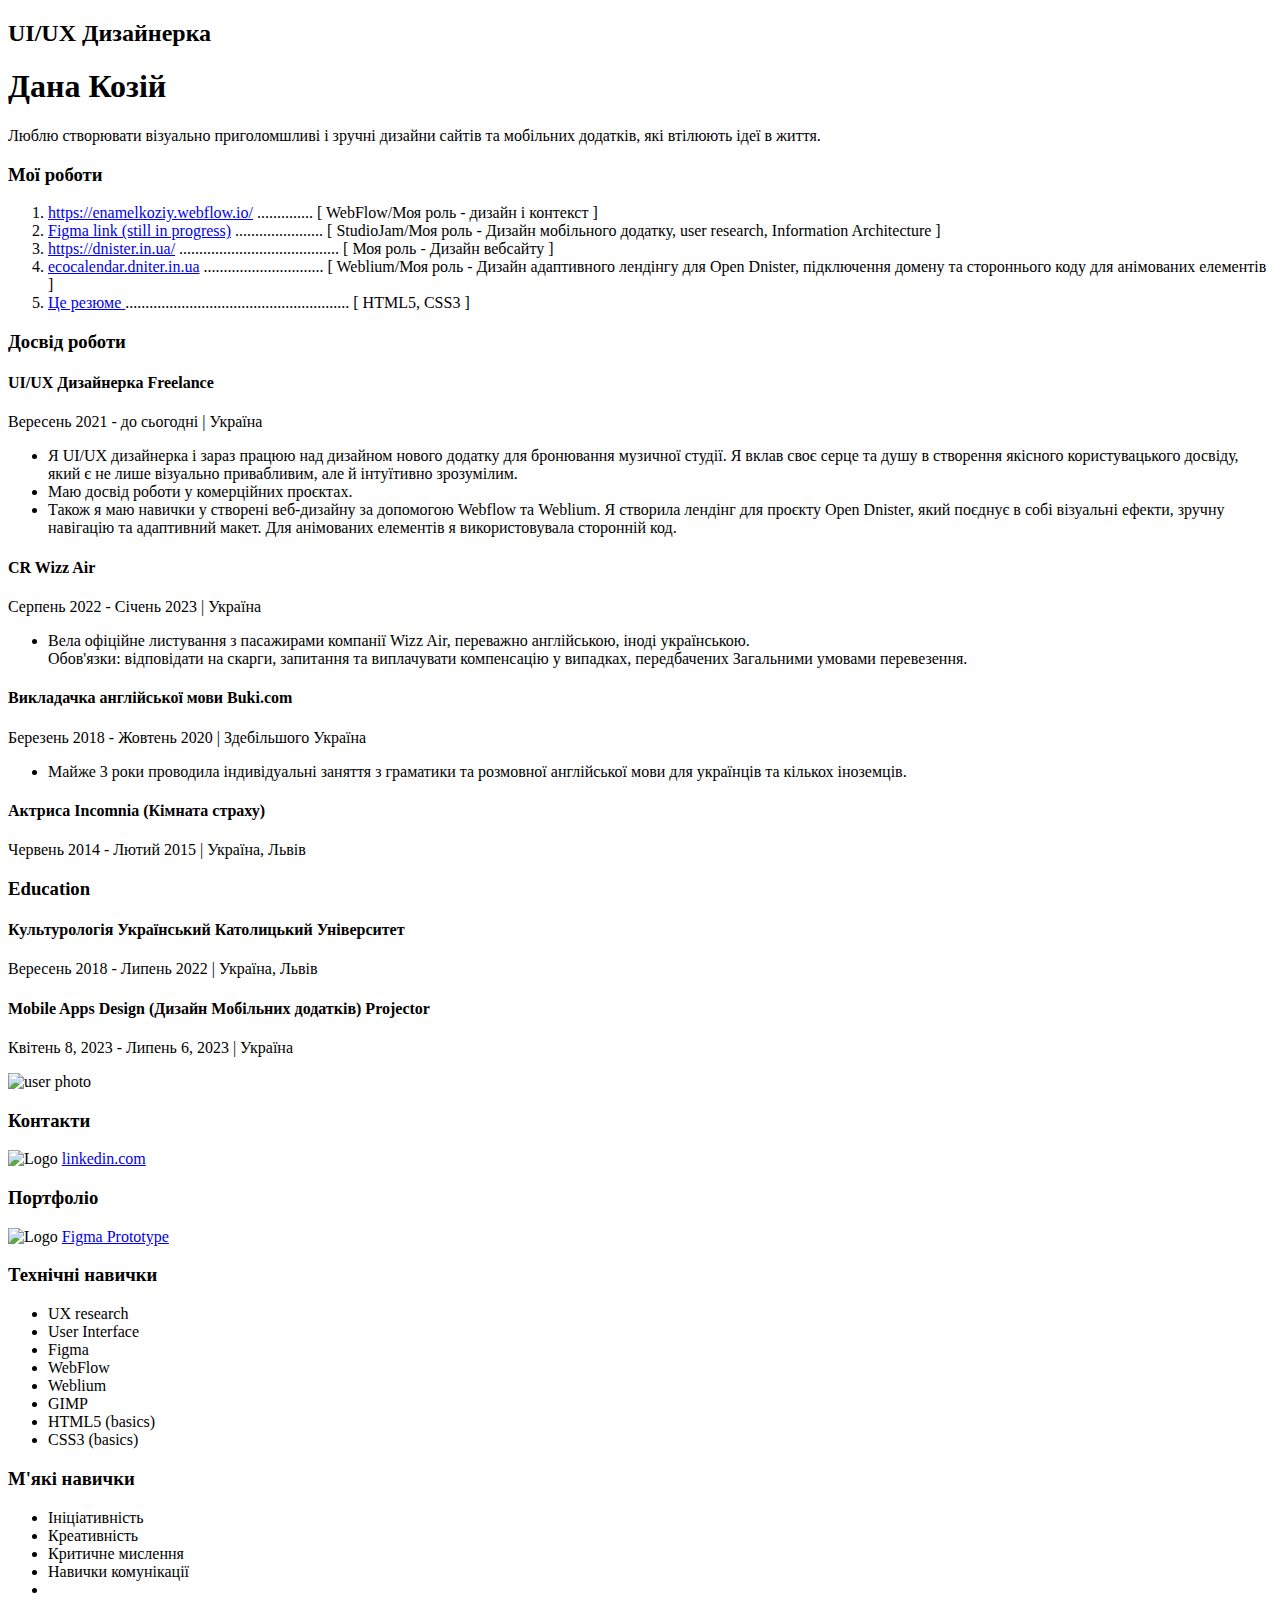
==== index.html @ b6d90adb "Update index.html" ====
<!DOCTYPE html>
<html lang="en">
<head>
    <meta charset="UTF-8">
    <meta http-equiv="X-UA-Compatible" content="IE=edge">
    <meta name="viewport" content="width=device-width, initial-scale=1.0">
    <link rel="preconnect" href="https://fonts.googleapis.com"> 
    <link rel="preconnect" href="https://fonts.gstatic.com" crossorigin> 
    <link href="https://fonts.googleapis.com/css2?family=Montserrat:wght@400;700&display=swap" rel="stylesheet">
    <link rel="stylesheet" href="styles.css">
    <title>Резюме</title>
</head>
<body>
    
   <!--Main-->
      <div class="main"> 
         <!--Main Content-->
          <div class="main-content">    
            <!--about user-->
            <div class="about"> 
                <h2 class="about-position">UI/UX Дизайнерка</h2>
                
                <h1 class="about-name">Дана Козій</h1>
    
                <p class="about-description">
                    Люблю створювати візуально приголомшливі і зручні дизайни сайтів та мобільних додатків, які втілюють ідеї в життя.
               </p>
                
            </div>
      
    <!-- Projects -->
    <div class="projects">
        <h3 class="title">
            Мої роботи
        </h3>

        <ol class="projects-list">
            <li class="projects-item"> 
                <span class="project">
                    <a href="https://enamelkoziy.webflow.io/" class="project-link">https://enamelkoziy.webflow.io/</a>
                    ..............
                    <span class="project bracket"> [ </span> WebFlow/Моя роль - дизайн і контекст<span class="project bracket"> ] </span> 
                </span>
               
            </li>
            <li class="projects-item">
                <span class="project"> 
                    <a href="https://www.figma.com/file/HRv99Qw2mTIpuAEnUqfNp3/StudioJam-%2F-Startup?type=design&node-id=303%3A10868&mode=design&t=QokfUE5LkISbvMHB-1" class="project-link">Figma link (still in progress)</a>
                     ......................
                    <span class="project bracket"> [ </span> StudioJam/Моя роль - Дизайн мобільного додатку, user research, Information Architecture <span class="project bracket"> ] </span> 
                </span>
              
            </li>
            <li class="projects-item">
                <span class="project"> 
                    <a href="https://dnister.in.ua/" class="project-link">https://dnister.in.ua/</a>
                    ........................................
                    <span class="project bracket"> [ </span>  Моя роль - Дизайн вебсайту  <span class="project bracket"> ] </span> 
                </span>
              
            </li>
             <li class="projects-item">
                <span class="project"> 
                    <a href="https://ecocalendar.dnister.in.ua/" class="project-link">ecocalendar.dniter.in.ua</a>
                    ..............................
                    <span class="project bracket"> [ </span>  Weblium/Моя роль - Дизайн адаптивного лендінгу для Open Dnister, підключення домену та стороннього коду для анімованих елементів <span class="project bracket"> ] </span> 
                </span>
              
            </li>
            <li class="projects-item">
                <span class="project"> 
                    <a href="https://dana-dark.github.io/danadark.github.io" class="project-link"> Це резюме </a>
                    ........................................................
                    <span class="project bracket"> [ </span> HTML5, CSS3 <span class="project bracket"> ] </span> 
                </span>
            
            </li>

        </ol>

    </div>
    <!--Work-->
    <div class="work">
        <h3 class="title"> Досвід роботи </h3> 
        <!--Company 1-->
        <div class="company-1">
            <h4 class="work-position">UI/UX Дизайнерка <span class="organization"> Freelance </span> </h4>
            <p class="period"> Вересень 2021 - до сьогодні <span class="line"> | </span> Україна </p>
            <ul class="work-list">
                <li class="work-list-item">Я UI/UX дизайнерка і зараз працюю над дизайном нового додатку для бронювання музичної студії. Я вклав своє серце та душу в створення якісного користувацького досвіду, який є не лише візуально привабливим, але й інтуїтивно зрозумілим. </li>
                <li class="work-list-item">Маю досвід роботи у комерційних проєктах.</li>
                <li class="work-list-item"> Також я маю навички у створені веб-дизайну за допомогою Webflow та Weblium. Я створила лендінг для проєкту Open Dnister, який поєднує в собі візуальні ефекти, зручну навігацію та адаптивний макет. Для анімованих елементів я використовувала сторонній код. </li>

            </ul>
        </div>
          <!-- Company 2 -->
          <div class="company-2">
            <h4 class="work-position">CR<span class="organization"> Wizz Air </span>  </h4>
            <p class="period"> Серпень 2022 - Січень 2023 <span class="line"> | </span> Україна </p>
            <ul class="work-list">
              <li class="work-list-item">Вела офіційне листування з пасажирами компанії Wizz Air, переважно англійською, іноді українською. </br> Обов'язки: відповідати на скарги, запитання та виплачувати компенсацію у випадках, передбачених Загальними умовами перевезення. </li>
            </ul>
          </div>
        <!-- Company 3 -->
        <div class="company-3">
            <h4 class="work-position">Викладачка англійської мови <span class="organization"> Buki.com </span>  </h4>
            <p class="period"> Березень 2018 - Жовтень 2020 <span class="line"> | </span> Здебільшого Україна </p>
            <ul class="work-list">
                <li class="work-list-item"> Майже 3 роки проводила індивідуальні заняття з граматики та розмовної англійської мови для українців та кількох іноземців. </li>
             </ul>
        </div>
        <!--Company 4 -->
        <div class="company-4">
            <h4 class="work-position">Актриса <span class="organization"> Incomnia (Кімната страху) </span>  </h4>
            <p class="period">Червень 2014 - Лютий 2015 <span class="line"> | </span> Україна, Львів </p>

        </div>
         <!-- Education -->
         <div class="education">
         <h3>Education</h3>
         <h4 class="work-position">Культурологія <span class="education-position">Український Католицький Університет </span></h4>
     <p class="period">Вересень 2018 - Липень 2022 <span class="line">|</span> Україна, Львів </p>
     <h4 class="work-position">Mobile Apps Design (Дизайн Мобільних додатків) <span class="education-position">Projector</span></h4>
     <p class="period">Квітень 8, 2023 - Липень 6, 2023 <span class="line">|</span> Україна</p>
        </div>
            
        </div>
    
   
           
</div>

        <!-- Sidebar -->
        <div>
    </div class= "sidebar-1" >
    <aside class= "sidebar">
        <img width="370" src="img/254873511_3025698447747487_2971504871030348540_n.jpeg" alt="user photo" class="photo">
        <!--Contacts-->
        <div class="contacts">
            <h3 class="sidebar-title">Контакти</h3>
            <div>
                <p>
                    <div>
                        <p class="logo-container">
                          <img src="img/linkedin-social-media-svgrepo-com.svg" alt="Logo" class="img logo1">
                          <a href="https://www.linkedin.com/in/dana-kozii-529157214/" class="contact-link">linkedin.com</a> 
                        </p>
                      </div>                                            
                </p>
            </div>
        </div>
        <!--Portfolio-->
        <div class="portfolio">
            <h3 class="sidebar-title">Портфоліо</h3>
            <div>
                <p>
                    <div>
                        <p class="logo-container">
                          <img src="img/figma-svgrepo-com.svg" alt="Logo" class="img logo">
                          <a href="https://www.figma.com/proto/nVhfgVaZqRwv6Wqajms8GS/Dana's-Portfolio-(UI%2FUX-Designer)?page-id=0%3A1&type=design&node-id=514-1296&viewport=135%2C278%2C0.04&t=lEOz8NYIzWT2vNeY-1&scaling=min-zoom&starting-point-node-id=514%3A1296&mode=design" class="portfolio-link">Figma Prototype</a> 
                        </p>
                      </div>                                            
                </p>
              
            </div>
        </div>
        <!--Tech skills-->
        <div class="tech-skills">
            <h3 class="sidebar-title">Технічні навички</h3>
            <ul class="tech-skills-list">
                <li class="tech-skills-item"> <span class="tech-skills-text">UX research</span></li>
                <li class="tech-skills-item"> <span class="tech-skills-text">User Interface</span></li>
                <li class="tech-skills-item"> <span class="tech-skills-text">Figma</span></li>
                <li class="tech-skills-item"> <span class="tech-skills-text">WebFlow</span></li>
                <li class="tech-skills-item"> <span class="tech-skills-text">Weblium</span></li>
                <li class="tech-skills-item"> <span class="tech-skills-text">GIMP</span></li>
                <li class="tech-skills-item"> <span class="tech-skills-text">HTML5 (basics)</span></li>
                <li class="tech-skills-item"> <span class="tech-skills-text">CSS3 (basics)</span></li>
            </ul>
        </div>
        <!--Soft skills-->
        <div class="soft-skills">
            <h3 class="sidebar-title">М'які навички</h3>
            <ul class="soft-skills-list">
                <li class="soft-skills-item"> <span class="soft-skills-text">Ініціативність</span></li>
                <li class="soft-skills-item"> <span class="soft-skills-text">Креативність</span></li>
                <li class="soft-skills-item"> <span class="soft-skills-text">Критичне мислення</span></li>
                <li class="soft-skills-item"> <span class="soft-skills-text">Навички комунікації
                
                
                
                
                
                
                
                



























                    
                </span></li> 
                 <li class="soft-skills-item">   </li>
                <li class="soft-skills-item">   </li>
            </ul>
        </div>
    </aside>
</div>
</body>
</html>
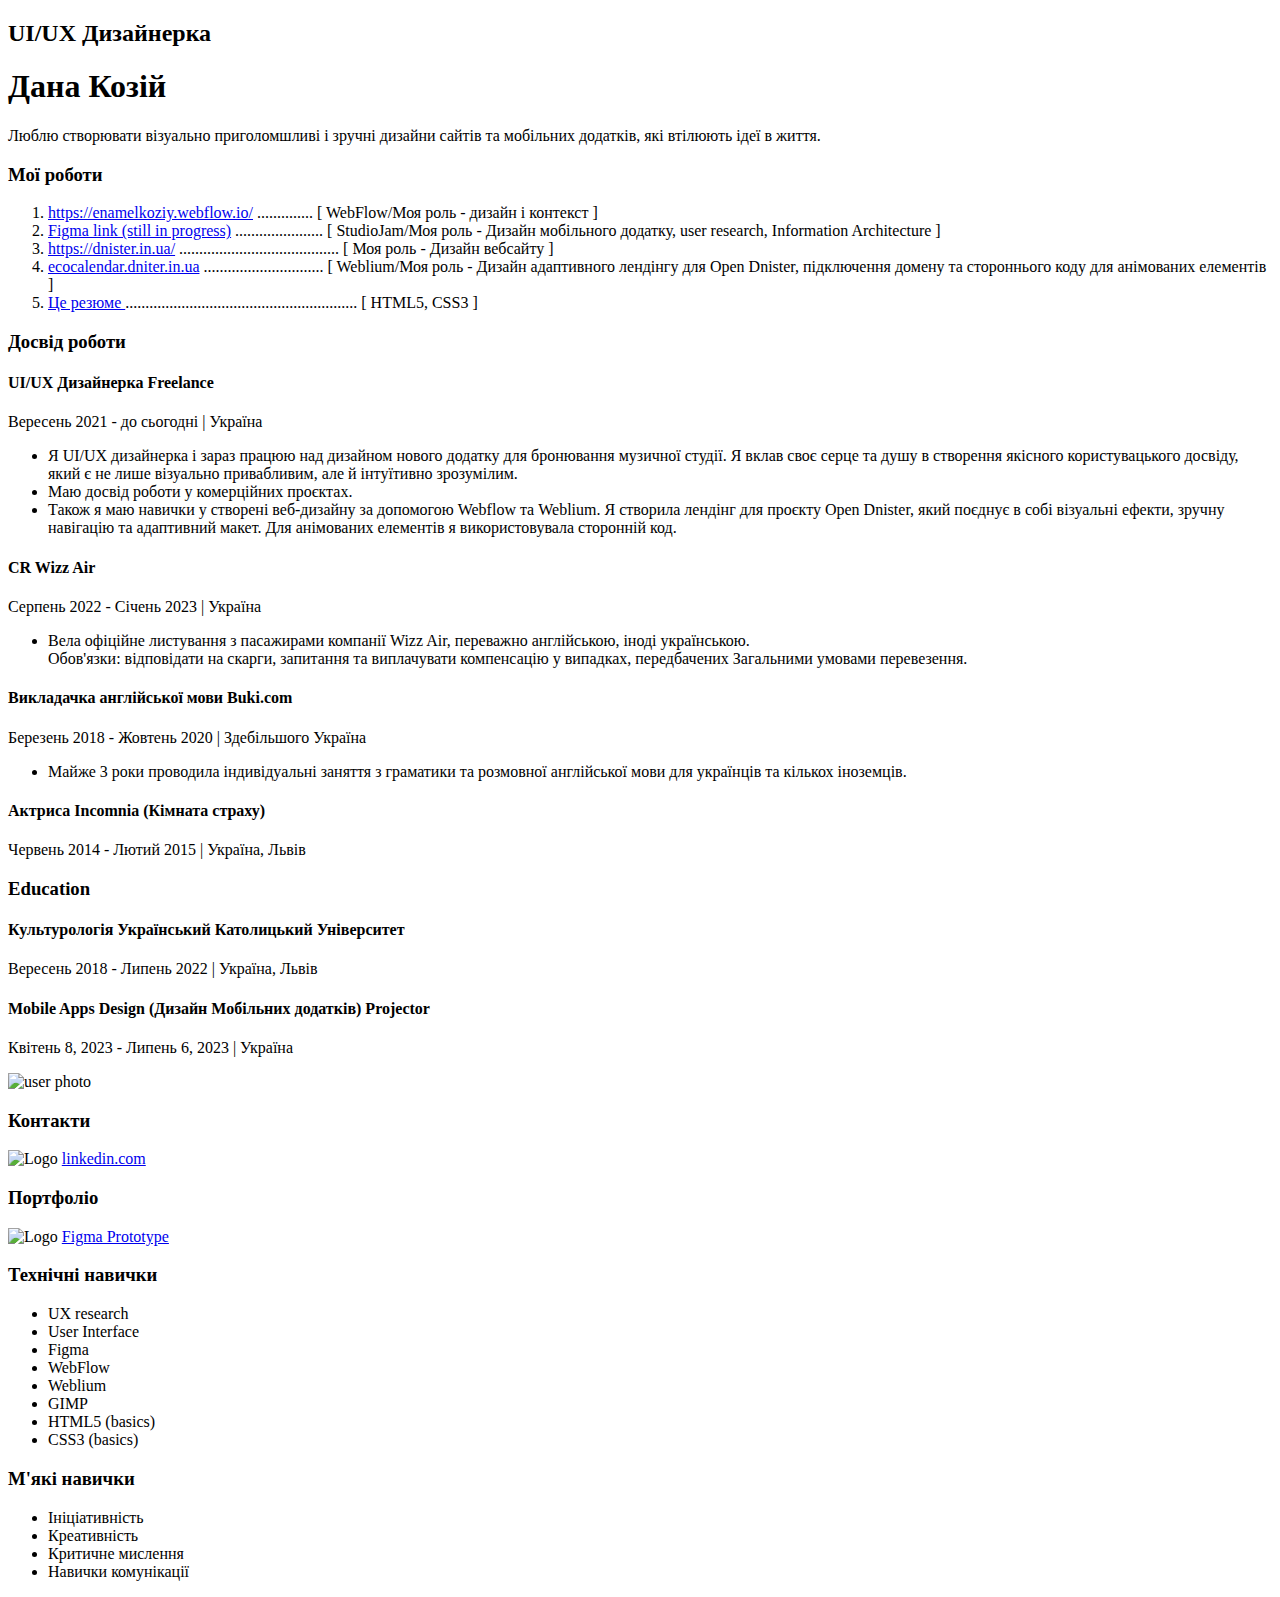
==== commit 5e6e0b79: "Update index.html" ====
--- a/index.html
+++ b/index.html
@@ -70,7 +70,7 @@
             <li class="projects-item">
                 <span class="project"> 
                     <a href="https://dana-dark.github.io/danadark.github.io" class="project-link"> Це резюме </a>
-                    ........................................................
+                    ..........................................................
                     <span class="project bracket"> [ </span> HTML5, CSS3 <span class="project bracket"> ] </span> 
                 </span>
             
@@ -223,8 +223,8 @@
 
                     
                 </span></li> 
-                 <li class="soft-skills-item">   </li>
-                <li class="soft-skills-item">   </li>
+                 <p class="soft-skills-item">   </p>
+                <p class="soft-skills-item">   </p>
             </ul>
         </div>
     </aside>
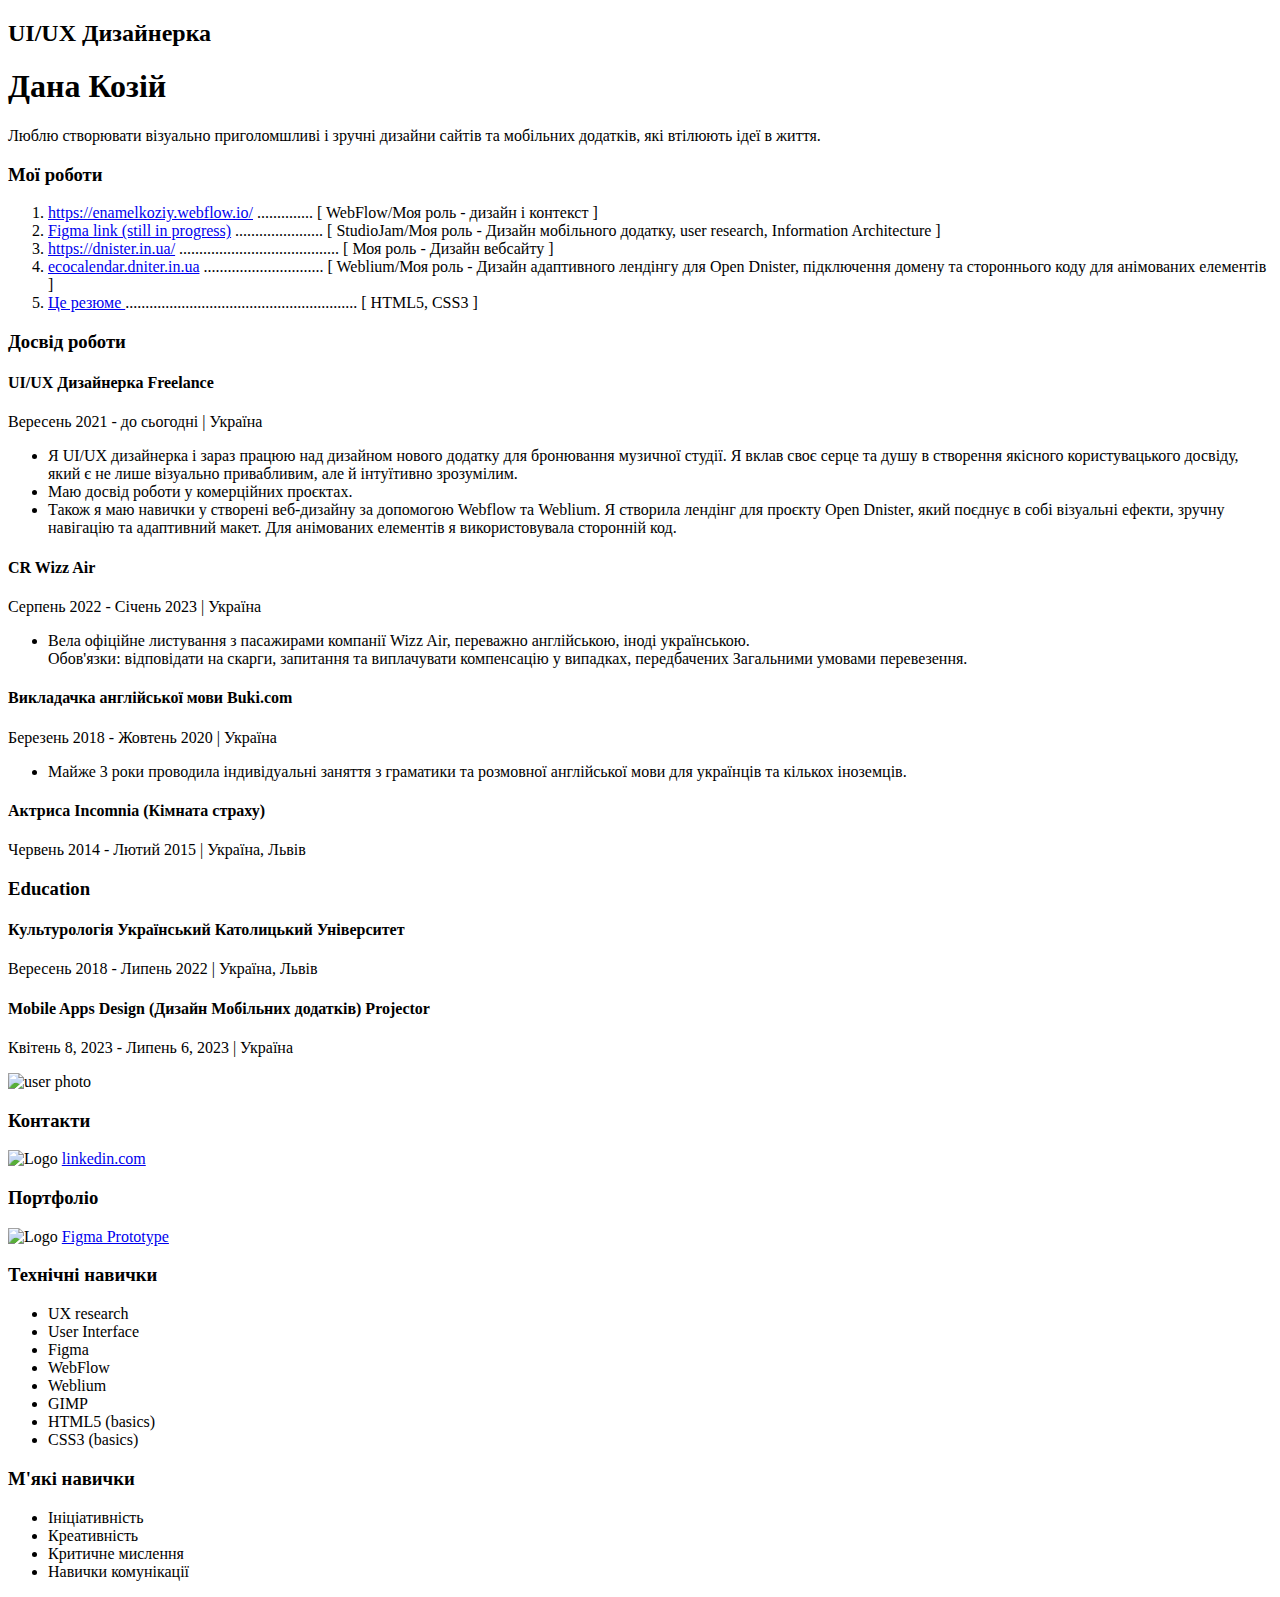
==== commit 1614b606: "Update index.html" ====
--- a/index.html
+++ b/index.html
@@ -104,7 +104,7 @@
         <!-- Company 3 -->
         <div class="company-3">
             <h4 class="work-position">Викладачка англійської мови <span class="organization"> Buki.com </span>  </h4>
-            <p class="period"> Березень 2018 - Жовтень 2020 <span class="line"> | </span> Здебільшого Україна </p>
+            <p class="period"> Березень 2018 - Жовтень 2020 <span class="line"> | </span> Україна </p>
             <ul class="work-list">
                 <li class="work-list-item"> Майже 3 роки проводила індивідуальні заняття з граматики та розмовної англійської мови для українців та кількох іноземців. </li>
              </ul>
@@ -221,10 +221,42 @@
 
 
 
+
+
+                    
+
+
+
+
+
+
+
+
+
+
+
+                    
+
                     
                 </span></li> 
                  <p class="soft-skills-item">   </p>
                 <p class="soft-skills-item">   </p>
+                <p class="soft-skills-item">   </p>
+                <p class="soft-skills-item">   </p>
+                <p class="soft-skills-item">   </p>
+                <p class="soft-skills-item">   </p>
+                <p class="soft-skills-item">   </p>
+                <p class="soft-skills-item">   </p>
+                  <p class="soft-skills-item">   </p>
+                  <p class="soft-skills-item">   </p>
+                  <p class="soft-skills-item">   </p>
+                  <p class="soft-skills-item">   </p>
+                  <p class="soft-skills-item">   </p>
+                  <p class="soft-skills-item">   </p>
+                  <p class="soft-skills-item">   </p>
+                  <p class="soft-skills-item">   </p>
+                  <p class="soft-skills-item">   </p>
+                  <p class="soft-skills-item">   </p>
             </ul>
         </div>
     </aside>
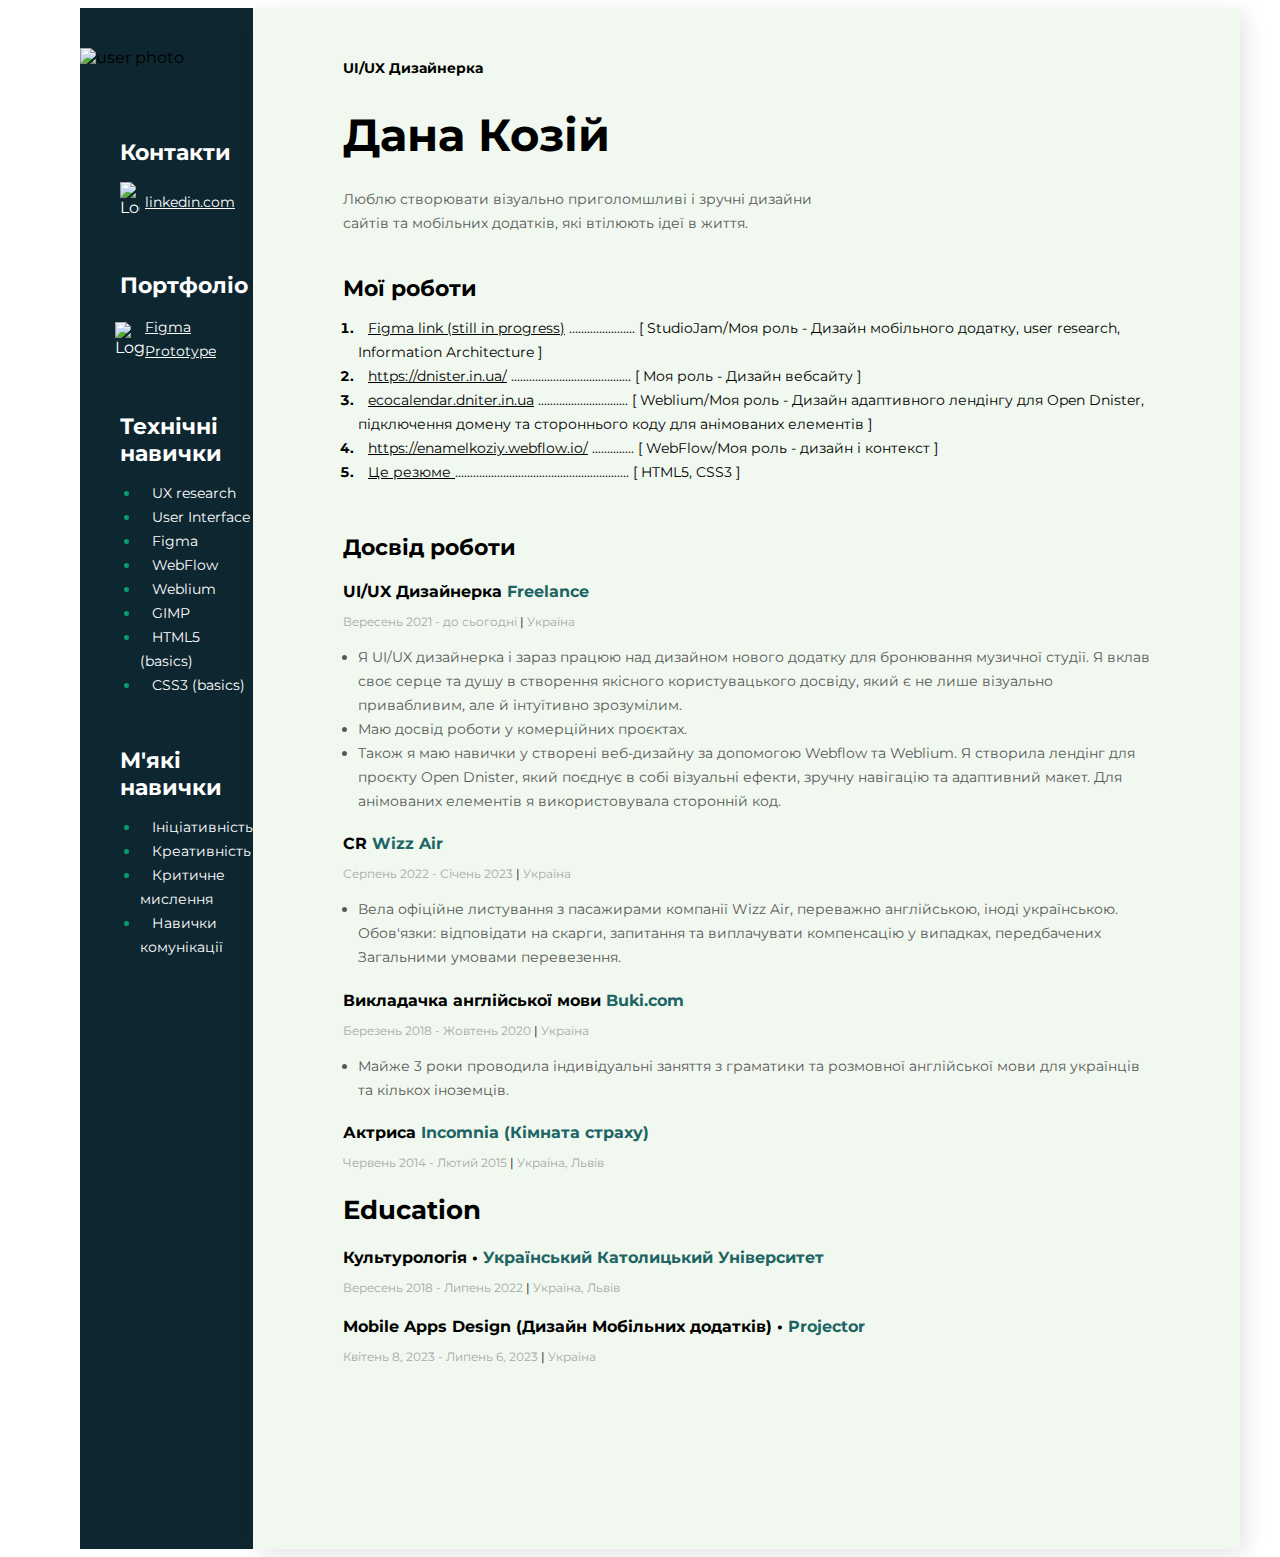
==== commit db9f9f0f: "Update index.html" ====
--- a/index.html
+++ b/index.html
@@ -35,14 +35,6 @@
         </h3>
 
         <ol class="projects-list">
-            <li class="projects-item"> 
-                <span class="project">
-                    <a href="https://enamelkoziy.webflow.io/" class="project-link">https://enamelkoziy.webflow.io/</a>
-                    ..............
-                    <span class="project bracket"> [ </span> WebFlow/Моя роль - дизайн і контекст<span class="project bracket"> ] </span> 
-                </span>
-               
-            </li>
             <li class="projects-item">
                 <span class="project"> 
                     <a href="https://www.figma.com/file/HRv99Qw2mTIpuAEnUqfNp3/StudioJam-%2F-Startup?type=design&node-id=303%3A10868&mode=design&t=QokfUE5LkISbvMHB-1" class="project-link">Figma link (still in progress)</a>
@@ -66,6 +58,14 @@
                     <span class="project bracket"> [ </span>  Weblium/Моя роль - Дизайн адаптивного лендінгу для Open Dnister, підключення домену та стороннього коду для анімованих елементів <span class="project bracket"> ] </span> 
                 </span>
               
+            </li>
+            <li class="projects-item"> 
+                <span class="project">
+                    <a href="https://enamelkoziy.webflow.io/" class="project-link">https://enamelkoziy.webflow.io/</a>
+                    ..............
+                    <span class="project bracket"> [ </span> WebFlow/Моя роль - дизайн і контекст<span class="project bracket"> ] </span> 
+                </span>
+               
             </li>
             <li class="projects-item">
                 <span class="project"> 
@@ -157,7 +157,7 @@
                     <div>
                         <p class="logo-container">
                           <img src="img/figma-svgrepo-com.svg" alt="Logo" class="img logo">
-                          <a href="https://www.figma.com/proto/nVhfgVaZqRwv6Wqajms8GS/Dana's-Portfolio-(UI%2FUX-Designer)?page-id=0%3A1&type=design&node-id=514-1296&viewport=135%2C278%2C0.04&t=lEOz8NYIzWT2vNeY-1&scaling=min-zoom&starting-point-node-id=514%3A1296&mode=design" class="portfolio-link">Figma Prototype</a> 
+                          <a href="https://www.figma.com/proto/gTabhPkH3FvkzWv7azoEnT/Dana's-Portfolio?page-id=0%3A1&type=design&node-id=502-2361&viewport=346%2C180%2C0.15&t=Gqb6jqZLb91WJxVf-1&scaling=min-zoom&mode=design" class="portfolio-link">Figma Prototype</a> 
                         </p>
                       </div>                                            
                 </p>
@@ -186,77 +186,10 @@
                 <li class="soft-skills-item"> <span class="soft-skills-text">Креативність</span></li>
                 <li class="soft-skills-item"> <span class="soft-skills-text">Критичне мислення</span></li>
                 <li class="soft-skills-item"> <span class="soft-skills-text">Навички комунікації
-                
-                
-                
-                
-                
-                
-                
-                
-
-
-
-
-
-
-
-
-
-
-
-
-
-
-
-
-
-
-
-
-
-
-
-
-
-
-
-
-
-                    
-
-
-
-
-
-
-
-
-
-
-
-                    
 
                     
                 </span></li> 
-                 <p class="soft-skills-item">   </p>
-                <p class="soft-skills-item">   </p>
-                <p class="soft-skills-item">   </p>
-                <p class="soft-skills-item">   </p>
-                <p class="soft-skills-item">   </p>
-                <p class="soft-skills-item">   </p>
-                <p class="soft-skills-item">   </p>
-                <p class="soft-skills-item">   </p>
-                  <p class="soft-skills-item">   </p>
-                  <p class="soft-skills-item">   </p>
-                  <p class="soft-skills-item">   </p>
-                  <p class="soft-skills-item">   </p>
-                  <p class="soft-skills-item">   </p>
-                  <p class="soft-skills-item">   </p>
-                  <p class="soft-skills-item">   </p>
-                  <p class="soft-skills-item">   </p>
-                  <p class="soft-skills-item">   </p>
-                  <p class="soft-skills-item">   </p>
+            
             </ul>
         </div>
     </aside>
--- a/styles.css
+++ b/styles.css
@@ -0,0 +1,293 @@
+.body {
+    font-family: 'Montserrat', sans-serif;
+    background-color: #f5f7fa;}
+/* main styles */
+.main {
+    display: flex;
+    flex-direction: row-reverse;
+    width: 1200px;
+    margin: 0 auto;
+    font-family: 'Montserrat';
+}
+/* main content */
+.main-content {
+    background-color: #f1f8eef7;
+    box-shadow: 6px 6px 20px rgba(0 ,0 ,0 , 0.1);
+    padding: 40px 90px;
+    
+}
+
+/* about styles */
+.about {
+margin-bottom: 40px;
+}
+.about-position {
+    font-style: normal;
+    font-weight: bold;
+    font-size: 14px;
+    line-height: 17px;
+    color: #000000;
+    margin-bottom: 20px;
+}
+
+.about-name {
+font-style: normal;
+font-weight: bold;
+font-size: 45px;
+line-height: 55px;
+color: #000000;
+margin-bottom: 25px;
+
+}
+
+.about-description {
+ font-style: normal;
+font-weight: normal;
+font-size: 14px;
+line-height: 24px;
+color: #595959;
+width: 500px;
+}
+
+
+/* project styles */
+.projects {
+    margin-bottom: 50px;
+}
+
+.title {
+    font-style: normal;
+    font-weight: bold;
+    font-size: 22px;
+    line-height: 27px;
+    color: #000000 ;
+    margin-bottom: 10px;
+}
+.projects-list {
+    font-style: normal;
+font-weight: 700;
+font-size: 14px;
+line-height: 24px;
+color: #000000;
+    padding: 0;
+    margin-left: 15px;
+}
+.project- 
+.projects-item {
+    font-style: normal;
+font-weight: 700;
+font-size: 14px;
+line-height: 24px;
+color: #000000;
+}
+.project, 
+.project-link
+ {
+font-style: normal;
+font-weight: normal;
+font-size: 14px;
+line-height: 24px;
+color: #000000;
+}
+.project-link {
+    margin-left: 10px;
+}
+.project-bracket {
+    font-weight: 700;
+    font-size: 14px;
+    line-height: 24px;
+    color: #000000;
+    
+}
+
+/* work styles */
+.work {
+  
+}
+.work-position {
+font-style: normal;
+font-weight: bold;
+font-size: 16px;
+line-height: 20px;
+color: #000000;
+margin-bottom: 10px;
+}
+.organization {
+font-weight: bold;
+font-size: 16px;
+line-height: 20px;
+color: #1d6564;
+}
+.period {
+font-style: normal;
+font-weight: normal;
+font-size: 12px;
+line-height: 15px;
+color: #A8A8A8;
+margin-bottom: 10px;
+}
+.line {
+font-style: normal;
+font-weight: 400;
+font-size: 12px;
+line-height: 15px;
+color: #000000;
+}
+
+.work-list {
+    padding: 0px;
+    margin-left: 15px;
+}
+.work-list-item {
+    font-style: normal;
+font-weight: 400;
+font-size: 14px;
+line-height: 24px;
+color: #595959;
+}
+
+/* education styles */
+.education {
+    font-style: normal;
+font-weight: 700;
+font-size: 22px;
+line-height: 27px;
+color: #000000;
+
+}
+.education-position {
+    font-style: normal;
+font-weight: 700;
+font-size: 16px;
+line-height: 20px;
+color: #1d6564;
+}
+.education-position::before {
+  content: "\2022";
+  margin-right: 5px;
+  color: #000000; /* Set the color to black */
+}
+
+.education-management {
+    font-style: normal;
+font-weight: 700;
+font-size: 14px;
+line-height: 17px;
+color: #000000;
+}
+/* sidebar styles */
+ 
+.sidebar {
+background-color: #0e2630;
+padding-top: 40px;
+width: 370px;
+height: 1501.15px;
+margin-left: 40px;
+}
+.sidebar-title {
+    color: #ffffff;
+    font-style: normal;
+    font-weight: bold;
+    font-size: 22px;
+    line-height: 27px;
+    margin-bottom: 10px;
+}
+.photo {
+    width: 370px;
+    margin-bottom: 50px;
+}
+.contacts {
+    color: #fff;
+    margin-left: 40px;
+}
+.contacts {
+    margin-bottom: 50px;
+}
+.contact-type {
+font-style: normal;
+font-weight: bold;
+font-size: 14px;
+line-height: 24px;
+}
+.contact-link {
+ color: #ffffff;
+font-style: normal;
+font-weight: normal;
+font-size: 14px;
+line-height: 24px;
+margin-right: 10px;
+}
+
+.portfolio {
+    color: #fff;
+    margin-left: 40px;
+}
+.portfolio {
+    margin-bottom: 50px;
+}
+.portfolio-type {
+font-style: normal;
+font-weight: bold;
+font-size: 14px;
+line-height: 24px;
+}
+.portfolio-link {
+ color: #ffffff;
+font-style: normal;
+font-weight: normal;
+font-size: 14px;
+line-height: 24px;
+margin-right: 10px;
+}
+
+/* tech-skills */
+.tech-skills-list, .soft-skills-list {
+    color: #fff;
+    padding: 0;
+    margin-left: 40px;
+}
+.tech-skills {
+    margin-bottom: 50px;
+}
+.tech-skills-item, .soft-skills-item {
+color: #089b67;
+margin-left: -20px;
+}
+.logo-container {
+    display: flex;
+    align-items: center;
+  }
+  
+  .img.logo1 {
+    width: 20px;
+    height: auto;
+    vertical-align: middle;
+    margin-bottom: 5px;
+  }
+  .img.logo {
+    width: 30px;
+    height: auto;
+    vertical-align: middle;
+    margin-left: -5px;
+  }
+  
+  .contact-link {
+    margin-left: 5px; /* Adjust the spacing between the logo and text */
+  }  
+.tech-skills-text, .soft-skills-text {
+    color: #fff;
+    padding: 0;
+    margin-left: 12px;
+    font-style: normal;
+    font-weight: normal;
+    font-size: 14px;
+   line-height: 24px;
+}
+.tech-skills, .soft-skills {
+   color: #fff;
+   front-style: normal;
+   font-weight: normal;
+   font-size: 14px;
+   line-height: 24px;
+   margin-left: 40px;
+}
